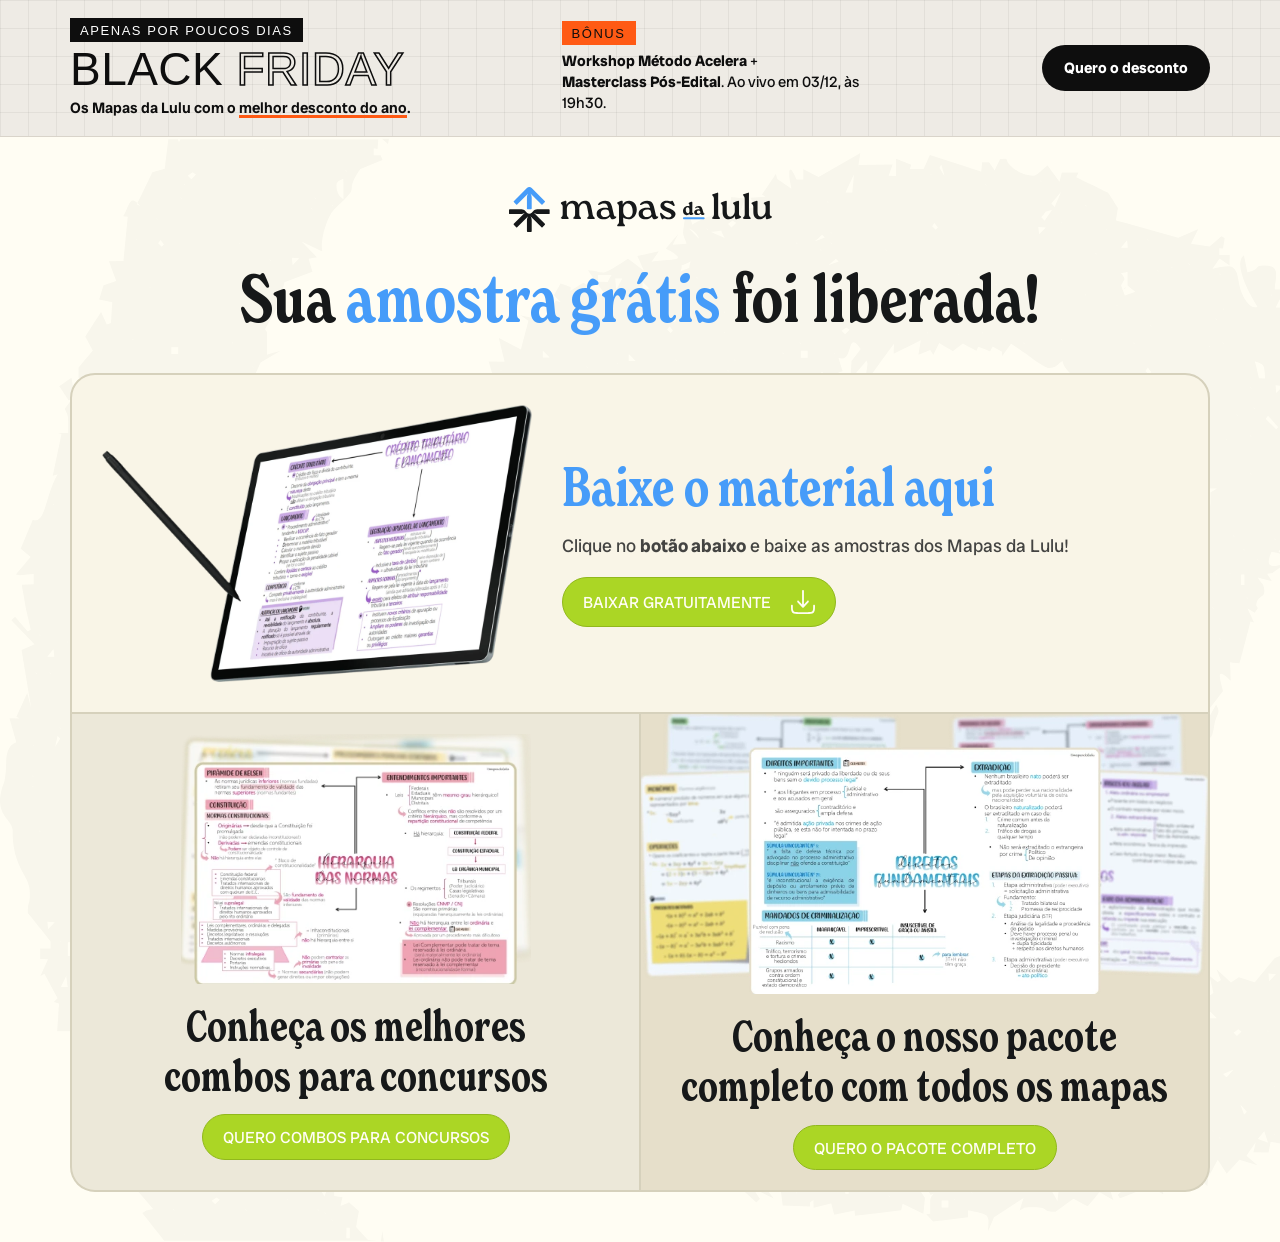
==== obrigado-final.html @ e1a3e2fb "Renomeia a página de obrigado atual para obrigado-final.html Ela vira a página final do novo fluxo (" ====
<!DOCTYPE html>
<html lang="en">
<head>
    <script>
    (function(w,d,s,l,i){w[l]=w[l]||[];w[l].push({'gtm.start':
    new Date().getTime(),event:'gtm.js'});var f=d.getElementsByTagName(s)[0],
    j=d.createElement(s),dl=l!='dataLayer'?'&l='+l:'';j.async=true;j.src=
    'https://www.googletagmanager.com/gtm.js?id='+i+dl;f.parentNode.insertBefore(j,f);
    })(window,document,'script','dataLayer','GTM-TMMKWJ6');
    </script>
    <!-- End Google Tag Manager -->
    <meta charset="UTF-8">
    <meta name="viewport" content="width=device-width, initial-scale=1.0">
    <meta name="robots" content="noindex, nofollow">
    <title>Amostras Liberadas | Mapas da Lulu</title>
    <link rel="icon" href="img/favicon.svg" />
    <link rel="stylesheet" href="obrigado.css?v=1911251">
    <!-- Faixa Black Friday 2026 -->
    <style>
    @font-face{font-family:"Anton";src:url(/black-friday-2026-inscreva/fonts/anton.woff2) format("woff2");font-weight:400;font-display:swap}
    .bf26-faixa{background:#0E0E0E;color:#fff;font-family:'Radio Canada Big',sans-serif}
    .bf26-faixa-in{max-width:1140px;margin:0 auto;padding:14px 20px;display:flex;align-items:center;justify-content:center;gap:22px}
    .bf26-faixa-tag{font-family:"Anton",Impact,sans-serif;font-size:26px;line-height:1;letter-spacing:.02em;text-transform:uppercase;color:#FF5A14;white-space:nowrap}
    .bf26-faixa-txt{margin:0;font-size:16px;line-height:1.4}
    .bf26-faixa-txt b{font-weight:600}
    .bf26-faixa-btn{flex-shrink:0;background:#FF5A14;color:#0E0E0E;font-weight:bold;font-size:15px;text-decoration:none;padding:11px 20px;border-radius:100px;white-space:nowrap;transition:background .3s ease}
    .bf26-faixa-btn:hover,.bf26-faixa-btn:focus-visible{background:#fff}
    .bf26-faixa-btn:focus-visible{outline:2px solid #FF5A14;outline-offset:3px}
    @media (max-width:767px){
      .bf26-faixa-in{flex-direction:column;gap:10px;padding:16px 20px;text-align:center}
      .bf26-faixa-tag{font-size:24px}
      .bf26-faixa-txt{font-size:15px}
    }
    /* Venda: papel quadriculado, como os banners de venda da Black */
    .bf26-venda{display:none;background-color:#EEEBE5;background-image:linear-gradient(rgba(0,0,0,.05) 1px,transparent 1px),linear-gradient(90deg,rgba(0,0,0,.05) 1px,transparent 1px);background-size:28px 28px;color:#0E0E0E;font-family:'Radio Canada Big',sans-serif;border-bottom:1px solid #d9d4ca}
    .bf26-venda-in{max-width:1140px;margin:0 auto;padding:18px 20px;display:flex;align-items:center;justify-content:space-between;gap:28px}
    .bf26-venda-marca{display:flex;flex-direction:column;align-items:flex-start;gap:6px}
    .bf26-venda-selo{background:#0E0E0E;color:#fff;font-family:"Anton",Impact,sans-serif;font-size:13px;letter-spacing:.12em;text-transform:uppercase;padding:5px 10px 4px}
    .bf26-venda-titulo{margin:0;font-family:"Anton",Impact,sans-serif;font-weight:400;font-size:46px;line-height:.95;text-transform:uppercase;letter-spacing:.01em;white-space:nowrap}
    .bf26-venda-titulo span{color:transparent;-webkit-text-stroke:1.5px #0E0E0E}
    .bf26-venda-sub{margin:0;font-size:15px;font-weight:600}
    .bf26-venda-sub u{text-decoration:none;box-shadow:inset 0 -3px 0 #FF5A14}
    .bf26-venda-bonus{display:flex;flex-direction:column;align-items:flex-start;gap:6px;max-width:330px}
    .bf26-venda-bonus-selo{background:#FF5A14;color:#0E0E0E;font-family:"Anton",Impact,sans-serif;font-size:13px;letter-spacing:.12em;text-transform:uppercase;padding:5px 10px 4px}
    .bf26-venda-bonus p{margin:0;font-size:15px;line-height:1.4}
    .bf26-venda-bonus b{font-weight:bold;white-space:nowrap}
    .bf26-venda-btn{flex-shrink:0;background:#0E0E0E;color:#fff;font-weight:bold;font-size:15px;text-decoration:none;padding:13px 22px;border-radius:100px;white-space:nowrap;transition:background .3s ease,color .3s ease}
    .bf26-venda-btn:hover,.bf26-venda-btn:focus-visible{background:#FF5A14;color:#0E0E0E}
    .bf26-venda-btn:focus-visible{outline:2px solid #0E0E0E;outline-offset:3px}
    @media (max-width:900px){
      .bf26-venda-in{flex-wrap:wrap;justify-content:center;gap:16px 24px}
      .bf26-venda-btn{order:3}
    }
    @media (max-width:767px){
      .bf26-venda-in{flex-direction:column;align-items:center;text-align:center;gap:12px;padding:16px 20px}
      .bf26-venda-marca,.bf26-venda-bonus{align-items:center}
      .bf26-venda-titulo{font-size:40px}
      .bf26-venda-sub,.bf26-venda-bonus p{font-size:14px}
    }
    </style>
</head>
<body>
    <noscript><iframe src="https://www.googletagmanager.com/ns.html?id=GTM-TMMKWJ6"
    height="0" width="0" style="display:none;visibility:hidden"></iframe></noscript>
    <!-- End Google Tag Manager (noscript) -->
    <!-- Faixa Black Friday 2026 -->
    <div class="bf26-faixa" id="bf26-captacao" role="region" aria-label="Black Friday Mapas da Lulu">
        <div class="bf26-faixa-in">
            <span class="bf26-faixa-tag">Black Friday</span>
            <p class="bf26-faixa-txt">Dia <b>16/11, às 19h30</b>, começa a Black Friday dos Mapas da Lulu. Entre na lista e receba o Workshop Mapeando a Aprovação de presente.</p>
            <a class="bf26-faixa-btn" href="https://paginas.mapasdalulu.com.br/black-friday-2026-inscreva/?utm_source=site&utm_medium=pagina-obrigado&utm_campaign=leads-lancamento-organico&utm_content=faixa-topo-obrigado-amostras&combo=black-friday-2026">Quero entrar na lista</a>
        </div>
    </div>
    <div class="bf26-faixa bf26-venda" id="bf26-venda-1" role="region" aria-label="Black Friday Mapas da Lulu">
        <div class="bf26-venda-in">
            <div class="bf26-venda-marca">
                <span class="bf26-venda-selo">Válido só até 17/11</span>
                <p class="bf26-venda-titulo">Black <span>Friday</span></p>
                <p class="bf26-venda-sub">Os Mapas da Lulu com o <u>melhor desconto do ano</u>.</p>
            </div>
            <div class="bf26-venda-bonus">
                <span class="bf26-venda-bonus-selo">Bônus</span>
                <p><b>Workshop Método RCTE</b>: aula ao vivo em 26/11, às 19h30, + app web de revisões.</p>
            </div>
            <a class="bf26-venda-btn" href="https://paginas.mapasdalulu.com.br/black-friday-2026-inscreva/?utm_source=site&utm_medium=pagina-obrigado&utm_campaign=vendas-lancamento-organico&utm_content=faixa-venda-obrigado-amostras&combo=black-friday-2026">Quero o desconto</a>
        </div>
    </div>
    <div class="bf26-faixa bf26-venda" id="bf26-venda-2" role="region" aria-label="Black Friday Mapas da Lulu">
        <div class="bf26-venda-in">
            <div class="bf26-venda-marca">
                <span class="bf26-venda-selo">Apenas por poucos dias</span>
                <p class="bf26-venda-titulo">Black <span>Friday</span></p>
                <p class="bf26-venda-sub">Os Mapas da Lulu com o <u>melhor desconto do ano</u>.</p>
            </div>
            <div class="bf26-venda-bonus">
                <span class="bf26-venda-bonus-selo">Bônus</span>
                <p><b>Workshop Método Acelera</b> + <b>Masterclass Pós-Edital</b>. Ao vivo em 03/12, às 19h30.</p>
            </div>
            <a class="bf26-venda-btn" href="https://paginas.mapasdalulu.com.br/black-friday-2026-inscreva/?utm_source=site&utm_medium=pagina-obrigado&utm_campaign=vendas-lancamento-organico&utm_content=faixa-venda-obrigado-amostras&combo=black-friday-2026">Quero o desconto</a>
        </div>
    </div>
    <script>
    // Troca da faixa (horário de Brasília). Para testar: ?bf26teste=2026-11-18T10:00:00-03:00
    (function(){
      var agora = Date.now();
      var t = /[?&]bf26teste=([^&]+)/.exec(location.search);
      if (t) agora = Date.parse(decodeURIComponent(t[1]));
      var VENDA = Date.parse('2026-11-16T19:30:00-03:00');
      var DIA3 = Date.parse('2026-11-18T00:00:00-03:00'); // o selo dos 2 primeiros dias diz "válido só até 17/11"
      if (agora < VENDA) return;
      document.getElementById('bf26-captacao').style.display = 'none';
      document.getElementById(agora < DIA3 ? 'bf26-venda-1' : 'bf26-venda-2').style.display = 'block';
    })();
    </script>
    <section id="hero">
        <div class="container">

            <a href="#hero" class="logo">
                <img src="img/logo-azul.svg" alt="Mapas da Lulu">
            </a>

            <h1>Sua <b>amostra grátis</b> foi liberada!</h1>

            <div class="box-download">
                <img src="img/mockup-obrigado.webp" class="mockup-obrigado" alt="Mockup Mapas da Lulu">
                <div class="box-download-content">
                    <h2>Baixe o material aqui</h2>
                    <h4>Clique no <b>botão abaixo</b> e baixe as amostras dos Mapas da Lulu!</h4>
                    <a href="https://mapasdalulu.com.br/amostras-mapas-gratis" class="btn btn-download-small">
                        <span class="btn-wrapper">
                            <span class="btn-text">Baixar gratuitamente</span>
                            <span class="btn-icon"><img src="img/ic-download.svg" alt="Baixar amostras grátis"></span>
                        </span>
                    </a>
                </div>
            </div>

            <div class="boxes">
                <div class="box-combos">
                    <img src="img/img-combos.webp" alt="Combos Mapas da Lulu">
                    <h3>Conheça os melhores <br>combos para concursos</h3>
                    <a href="https://mapasdalulu.com.br/combos/?utm_source=site&utm_medium=geral&utm_campaign=amostras&utm_content=pagina-obrigado-amostras&conversion=isca-amostras" target="_blank" class="btn btn-download-small">
                        <span class="btn-wrapper">
                            <span class="btn-text">Quero combos para concursos</span>
                        </span>
                    </a>
                </div>

                <div class="box-pacote-completo">
                    <img src="img/img-pacote-completo.webp" alt="Pacote completo Mapas da Lulu">
                    <h3>Conheça o nosso pacote <br>completo com todos os mapas</h3>
                    <a href="https://mapasdalulu.com.br/loja/mapas-mentais/combos/pacote-completo/?utm_source=site&utm_medium=geral&utm_campaign=amostras&utm_content=pagina-obrigado-amostras&conversion=isca-amostras" target="_blank" class="btn btn-download-small">
                        <span class="btn-wrapper">
                            <span class="btn-text">Quero o pacote completo</span>
                        </span>
                    </a>
                </div>
            </div>

        </div>
    </section>

</body>
</html>
---- obrigado.css ----
@font-face {
    font-family: 'Radio Canada Big';
    src: url('fonts/RadioCanadaBig-Regular.woff2') format('woff2'),
        url('fonts/RadioCanadaBig-Regular.woff') format('woff');
    font-weight: normal;
    font-style: normal;
    font-display: swap;
}

@font-face {
    font-family: 'Radio Canada Big';
    src: url('fonts/RadioCanadaBig-Bold.woff2') format('woff2'),
        url('fonts/RadioCanadaBig-Bold.woff') format('woff');
    font-weight: bold;
    font-style: normal;
    font-display: swap;
}

@font-face {
    font-family: 'Radio Canada Big';
    src: url('fonts/RadioCanadaBig-SemiBold.woff2') format('woff2'),
        url('fonts/RadioCanadaBig-SemiBold.woff') format('woff');
    font-weight: 600;
    font-style: normal;
    font-display: swap;
}

@font-face {
    font-family: 'New Spirit';
    src: url('fonts/NewSpirit-SemiBoldCondensed.woff2') format('woff2'),
        url('fonts/NewSpirit-SemiBoldCondensed.woff') format('woff');
    font-weight: 600;
    font-style: normal;
    font-display: swap;
}

* {
    outline: none;
}

html, body {
    padding: 0;
    margin: 0;
    font-family: 'Radio Canada Big', sans-serif;
    background-color: #FFFDF3;
    overflow-x: clip;
    scroll-behavior: smooth;
}

h1, h2, h3, h4, h5, h6 {
    margin: 0;
    padding: 0;
}

a.btn {
    padding: 12px 20px;
    background-color: #abd625;
    border: 1px solid #91b81d;
    border-radius: 100px;
    transition: all .5s ease;
    text-decoration: none;
    text-transform: uppercase;
    font-size: 16px;
    font-weight: 400;
    line-height: 110%;
    display: flex;
}
a.btn:hover {
    background-color: #91b81d;
}
a.btn .btn-wrapper {
    display: flex;
    align-items: center;
    gap: 20px;
}
a.btn .btn-text {
    color: #FFFDF3;
    padding-top: 2px;
}
a.btn .btn-icon {
    display: flex;
}

/* hero */
#hero {
    width: 100%;
    display: flex;
    flex-direction: column;
    align-items: center;
    padding: 50px 0 50px 0;
    background-image: url(img/bg-sobre.svg);
    background-size: cover;
}
#hero .container {
    width: 1140px;
    display: flex;
    flex-direction: column;
    align-items: center;
}
#hero h1 {
    font-family: "New Spirit", serif;
    font-size: 66px;
    line-height: 115%;
    color: #161819;
    font-weight: 600;
    width: 100%;
    text-align: center;
    margin: 30px 0 30px 0;
}
#hero h1 b {
    color: #469CF9;
    font-weight: 600;
}

.box-download {
    display: flex;
    align-items: center;
    background: #F9F5E7;
    border: 2px solid #d6d1bc;
    border-radius: 25px 25px 0 0;
    padding: 30px;
}
.box-download img.mockup-obrigado {
    width: 40%;
}
.box-download .box-download-content {
    width: calc(60% - 30px);
    display: flex;
    flex-direction: column;
    align-items: start;
    margin-left: 30px;
}
.box-download .box-download-content h2 {
    font-family: "New Spirit", serif;
    font-size: 54px;
    line-height: 120%;
    color: #469CF9;
    font-weight: 600;
    margin-bottom: 10px;
}
.box-download .box-download-content h4 {
    font-size: 18px;
    color: rgba(22, 24, 25, 0.8);
    font-weight: 400;
    margin-bottom: 20px;
}

.boxes {
    width: 100%;
    display: flex;
}
.boxes h3 {
    font-family: "New Spirit", serif;
    font-size: 42px;
    line-height: 120%;
    color: #161819;
    font-weight: 600;
    margin-bottom: 10px;
    text-align: center;
    margin-top: 20px;
}

.box-combos {
    background: #ece8d9;
    border: 2px solid #d6d1bc;
    display: flex;
    padding: 20px;
    flex-direction: column;
    width: calc(50% - 40px);
    align-items: center;
    border-radius: 0 0 0 25px;
    border-right-width: 1px;
    border-top: none;
}

.box-combos img {
    height: 250px;
    width: auto;
}

.box-pacote-completo {
    background-color: #E6DFCA;
    border: 2px solid #d6d1bc;
    display: flex;
    flex-direction: column;
    width: 50%;
    align-items: center;
    border-left-width: 1px;
    border-top: none;
    border-radius: 0 0 25px 0;
    padding: 0 0 20px 0;
}
.box-pacote-completo h3 {
    padding: 0 20px;
}
.box-pacote-completo img {
    width: 100%;
    height: auto;
}

@media (max-width: 1024px) {
    .hidden-tablet {
        display: none;
    }

    .container {
        max-width: calc(100% - 40px);
    }

    .box-download {
        flex-direction: column;
        align-items: center;
        padding: 0;
    }
    .box-download img.mockup-obrigado {
        width: 80%;
        margin-top: -30px;
    }
    .box-download .box-download-content {
        width: 100%;
        align-items: center;
        padding: 20px 0;
        margin-left: 0;
    }

    .boxes {
        flex-direction: column;
    }

    .box-combos {
        width: calc(100% - 44px);
        border-radius: 0;
        padding: 40px 20px;
        border: 2px solid #d6d1bc;
        border-top: none;
    }

    .box-pacote-completo {
        width: calc(100% - 4px);
        border: 2px solid #d6d1bc;
        border-top: none;
        border-radius: 0 0 25px 25px;
        padding-bottom: 40px;
    }
}

@media (max-width: 767px) {
    .hidden-mobile {
        display: none;
    }

    #hero h1 {
        font-size: 48px;
    }

    .box-download img.mockup-obrigado {
        width: 100%;
        margin-top: -30px;
    }
    .box-download .box-download-content {
        padding: 20px 20px 40px 20px;
        width: calc(100% - 40px);
    }
    .box-download .box-download-content h2,
    .boxes h3 {
        font-size: 24px;
    }
    .box-download .box-download-content h4 {
        font-size: 16px;
        text-align: center;
    }

    .boxes a {
        font-size: 14px;
        padding: 15px;
    }

    .box-combos {
        padding: 0 20px 30px 20px;
    }

    .box-pacote-completo {
        padding-bottom: 30px;
    }
}
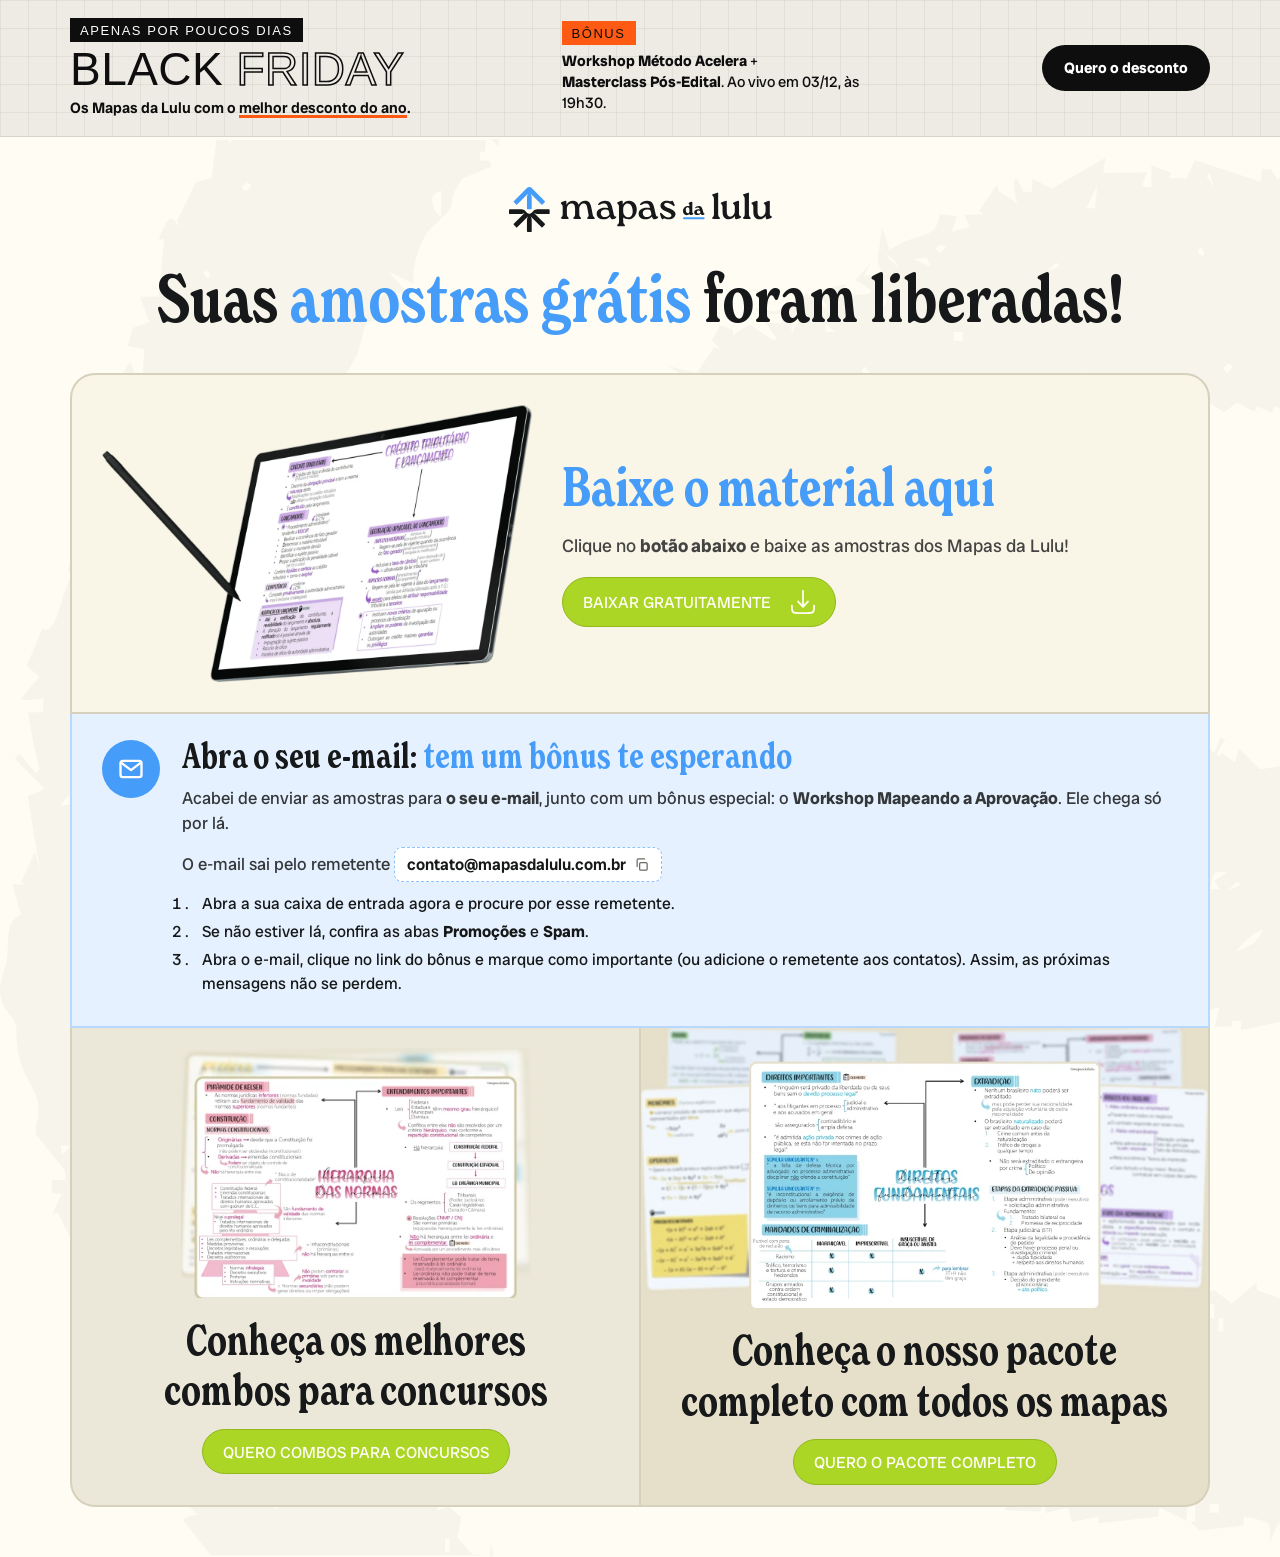
==== commit c979f0a9: "Novo fluxo das amostras: pesquisa na página de obrigado + página final - obrigado.html: pesquisa do " ====
--- a/obrigado-final.html
+++ b/obrigado-final.html
@@ -12,7 +12,7 @@
     <meta charset="UTF-8">
     <meta name="viewport" content="width=device-width, initial-scale=1.0">
     <meta name="robots" content="noindex, nofollow">
-    <title>Amostras Liberadas | Mapas da Lulu</title>
+    <title>Amostras liberadas | Mapas da Lulu</title>
     <link rel="icon" href="img/favicon.svg" />
     <link rel="stylesheet" href="obrigado.css?v=1911251">
     <!-- Faixa Black Friday 2026 -->
@@ -57,6 +57,25 @@
       .bf26-venda-titulo{font-size:40px}
       .bf26-venda-sub,.bf26-venda-bonus p{font-size:14px}
     }
+    /* Aviso de e-mail (novo fluxo com pesquisa) */
+    .aviso-email{width:100%;box-sizing:border-box;display:flex;gap:22px;align-items:flex-start;background:#E5F1FE;border:2px solid #B9D9FC;border-top:none;padding:26px 30px;font-family:'Radio Canada Big',sans-serif;color:#161819}
+    .aviso-email .ic{flex:none;width:58px;height:58px;border-radius:50%;background:#469CF9;display:grid;place-items:center;animation:mdl-pulsa 2s ease-in-out infinite}
+    .aviso-email .ic svg{width:28px;height:28px}
+    @keyframes mdl-pulsa{0%,100%{box-shadow:0 0 0 0 rgba(70,156,249,.45)}50%{box-shadow:0 0 0 12px rgba(70,156,249,0)}}
+    .aviso-email h2{font-family:"New Spirit",serif;font-weight:600;font-size:34px;line-height:1.12;margin:0 0 8px}
+    .aviso-email h2 b{color:#469CF9;font-weight:600}
+    .aviso-email p{margin:0 0 10px;font-size:17px;line-height:1.5;color:rgba(22,24,25,.85)}
+    .aviso-email p:last-child{margin-bottom:0}
+    .aviso-email .remetente{display:inline-flex;align-items:center;gap:8px;background:#fff;border:1.5px dashed #8EC2FB;border-radius:8px;padding:6px 12px;font:600 16px 'Radio Canada Big',sans-serif;color:#161819;cursor:pointer}
+    .aviso-email .remetente svg{width:15px;height:15px;color:#6B6A63}
+    .aviso-email ol{margin:6px 0 0;padding-left:20px;font-size:16px;line-height:1.5}
+    .aviso-email ol li{margin-bottom:4px}
+    @media (max-width:1024px){.aviso-email{border:2px solid #B9D9FC;border-top:none}}
+    @media (max-width:767px){
+      .aviso-email{flex-direction:column;align-items:center;text-align:center;padding:26px 20px}
+      .aviso-email h2{font-size:26px}
+      .aviso-email ol{text-align:left}
+    }
     </style>
 </head>
 <body>
@@ -119,7 +138,7 @@
                 <img src="img/logo-azul.svg" alt="Mapas da Lulu">
             </a>
 
-            <h1>Sua <b>amostra grátis</b> foi liberada!</h1>
+            <h1>Suas <b>amostras grátis</b> foram liberadas!</h1>
 
             <div class="box-download">
                 <img src="img/mockup-obrigado.webp" class="mockup-obrigado" alt="Mockup Mapas da Lulu">
@@ -135,6 +154,20 @@
                 </div>
             </div>
 
+            <div class="aviso-email" role="region" aria-label="Aviso de e-mail">
+                <div class="ic"><svg viewBox="0 0 24 24" fill="none" stroke="#fff" stroke-width="2" stroke-linecap="round" stroke-linejoin="round"><rect x="3" y="5" width="18" height="14" rx="2"/><path d="M3.5 6.5l8.5 6.5 8.5-6.5"/></svg></div>
+                <div>
+                    <h2>Abra o seu e-mail: <b>tem um bônus te esperando</b></h2>
+                    <p>Acabei de enviar as amostras para <b data-email-destino>o seu e-mail</b>, junto com um bônus especial: o <b>Workshop Mapeando a Aprovação</b>. Ele chega só por lá.</p>
+                    <p>O e-mail sai pelo remetente <button class="remetente" type="button" data-copia="contato@mapasdalulu.com.br">contato@mapasdalulu.com.br <svg viewBox="0 0 24 24" fill="none" stroke="currentColor" stroke-width="2" stroke-linecap="round"><rect x="9" y="9" width="12" height="12" rx="2"/><path d="M5 15V5a2 2 0 0 1 2-2h10"/></svg></button></p>
+                    <ol>
+                        <li>Abra a sua caixa de entrada agora e procure por esse remetente.</li>
+                        <li>Se não estiver lá, confira as abas <b>Promoções</b> e <b>Spam</b>.</li>
+                        <li>Abra o e-mail, clique no link do bônus e marque como importante (ou adicione o remetente aos contatos). Assim, as próximas mensagens não se perdem.</li>
+                    </ol>
+                </div>
+            </div>
+
             <div class="boxes">
                 <div class="box-combos">
                     <img src="img/img-combos.webp" alt="Combos Mapas da Lulu">
@@ -160,5 +193,23 @@
         </div>
     </section>
 
+    <script>
+    // E-mail informado no cadastro/pesquisa (fica só neste navegador) e botão de copiar o remetente
+    (function(){
+      var em = '';
+      try { em = (JSON.parse(sessionStorage.getItem('mdl_amostras') || '{}') || {}).email || ''; } catch (e) {}
+      if (!em) em = new URLSearchParams(location.search).get('email') || '';
+      var alvo = document.querySelector('[data-email-destino]');
+      if (alvo && /^[^\s@]+@[^\s@]+\.[^\s@]{2,}$/.test(em)) alvo.textContent = em;
+      var b = document.querySelector('[data-copia]');
+      if (b) b.addEventListener('click', function(){
+        if (!navigator.clipboard) return;
+        navigator.clipboard.writeText(b.dataset.copia).then(function(){
+          var t = b.firstChild.textContent; b.firstChild.textContent = 'Copiado! ';
+          setTimeout(function(){ b.firstChild.textContent = t; }, 1400);
+        });
+      });
+    })();
+    </script>
 </body>
 </html>
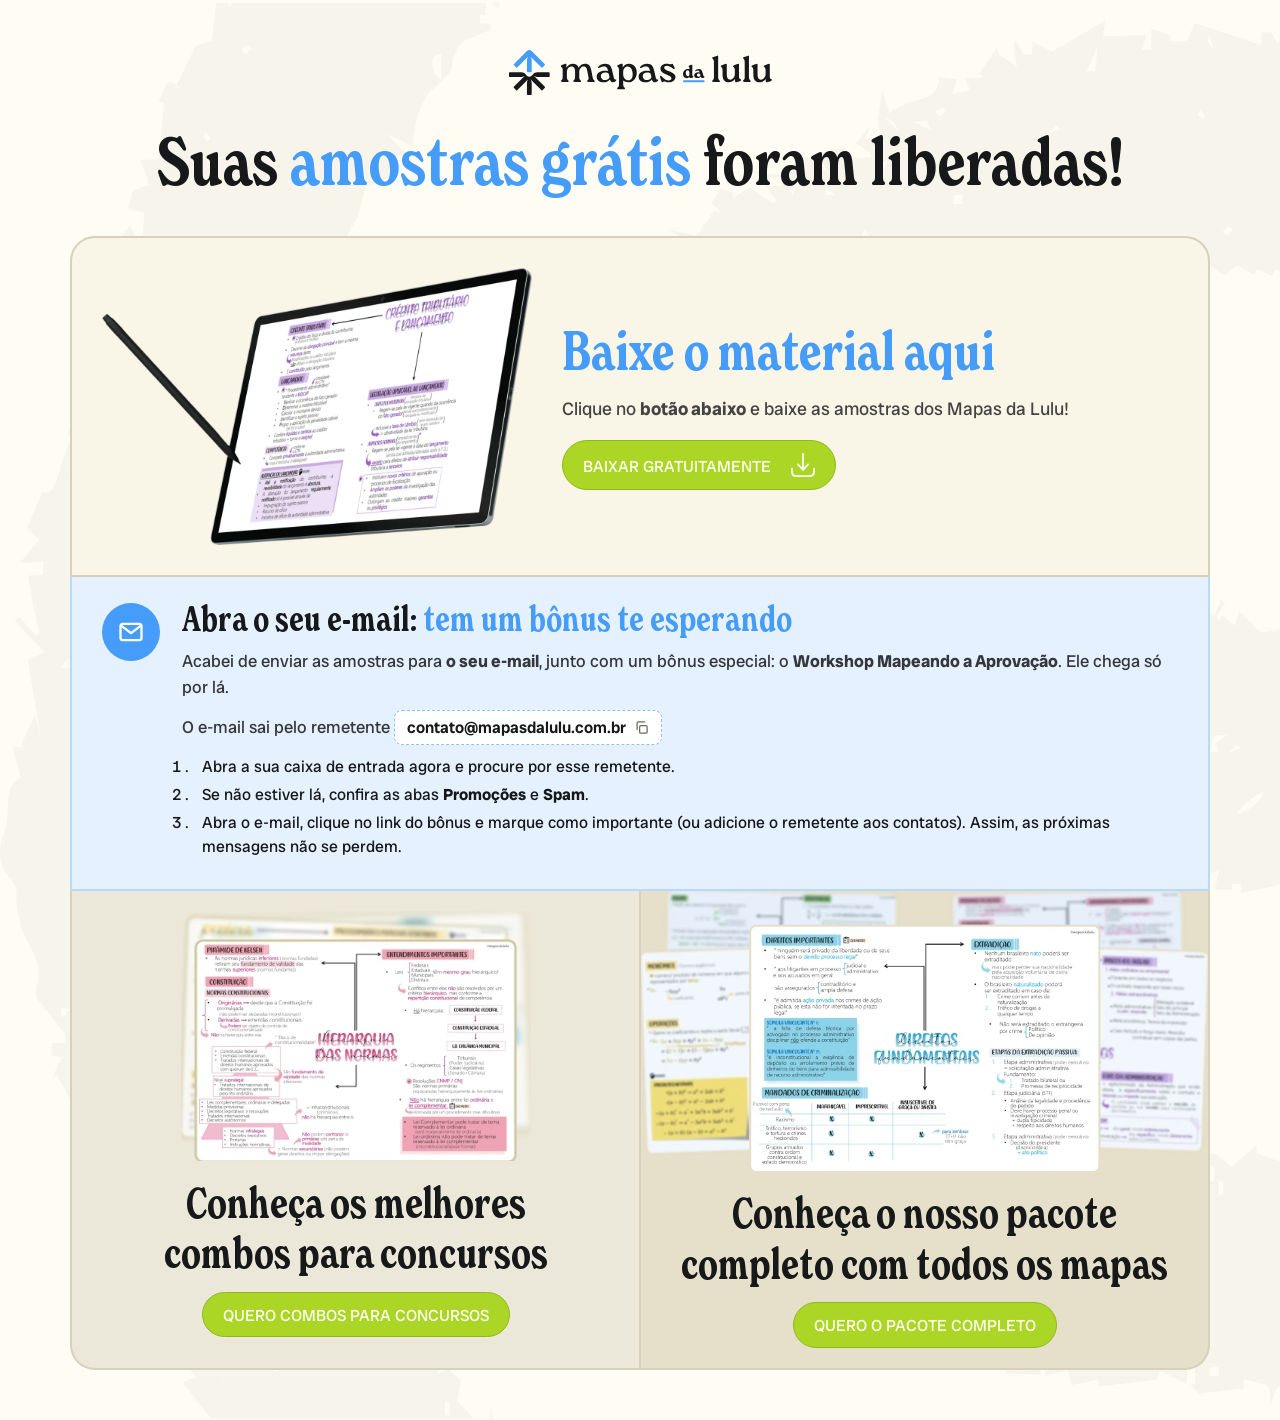
==== commit cbbce6d8: "obrigado-final: sincroniza com o servidor (faixa da Black Friday removida no ar) Co-Authored-By: Cla" ====
--- a/obrigado-final.html
+++ b/obrigado-final.html
@@ -15,48 +15,7 @@
     <title>Amostras liberadas | Mapas da Lulu</title>
     <link rel="icon" href="img/favicon.svg" />
     <link rel="stylesheet" href="obrigado.css?v=1911251">
-    <!-- Faixa Black Friday 2026 -->
     <style>
-    @font-face{font-family:"Anton";src:url(/black-friday-2026-inscreva/fonts/anton.woff2) format("woff2");font-weight:400;font-display:swap}
-    .bf26-faixa{background:#0E0E0E;color:#fff;font-family:'Radio Canada Big',sans-serif}
-    .bf26-faixa-in{max-width:1140px;margin:0 auto;padding:14px 20px;display:flex;align-items:center;justify-content:center;gap:22px}
-    .bf26-faixa-tag{font-family:"Anton",Impact,sans-serif;font-size:26px;line-height:1;letter-spacing:.02em;text-transform:uppercase;color:#FF5A14;white-space:nowrap}
-    .bf26-faixa-txt{margin:0;font-size:16px;line-height:1.4}
-    .bf26-faixa-txt b{font-weight:600}
-    .bf26-faixa-btn{flex-shrink:0;background:#FF5A14;color:#0E0E0E;font-weight:bold;font-size:15px;text-decoration:none;padding:11px 20px;border-radius:100px;white-space:nowrap;transition:background .3s ease}
-    .bf26-faixa-btn:hover,.bf26-faixa-btn:focus-visible{background:#fff}
-    .bf26-faixa-btn:focus-visible{outline:2px solid #FF5A14;outline-offset:3px}
-    @media (max-width:767px){
-      .bf26-faixa-in{flex-direction:column;gap:10px;padding:16px 20px;text-align:center}
-      .bf26-faixa-tag{font-size:24px}
-      .bf26-faixa-txt{font-size:15px}
-    }
-    /* Venda: papel quadriculado, como os banners de venda da Black */
-    .bf26-venda{display:none;background-color:#EEEBE5;background-image:linear-gradient(rgba(0,0,0,.05) 1px,transparent 1px),linear-gradient(90deg,rgba(0,0,0,.05) 1px,transparent 1px);background-size:28px 28px;color:#0E0E0E;font-family:'Radio Canada Big',sans-serif;border-bottom:1px solid #d9d4ca}
-    .bf26-venda-in{max-width:1140px;margin:0 auto;padding:18px 20px;display:flex;align-items:center;justify-content:space-between;gap:28px}
-    .bf26-venda-marca{display:flex;flex-direction:column;align-items:flex-start;gap:6px}
-    .bf26-venda-selo{background:#0E0E0E;color:#fff;font-family:"Anton",Impact,sans-serif;font-size:13px;letter-spacing:.12em;text-transform:uppercase;padding:5px 10px 4px}
-    .bf26-venda-titulo{margin:0;font-family:"Anton",Impact,sans-serif;font-weight:400;font-size:46px;line-height:.95;text-transform:uppercase;letter-spacing:.01em;white-space:nowrap}
-    .bf26-venda-titulo span{color:transparent;-webkit-text-stroke:1.5px #0E0E0E}
-    .bf26-venda-sub{margin:0;font-size:15px;font-weight:600}
-    .bf26-venda-sub u{text-decoration:none;box-shadow:inset 0 -3px 0 #FF5A14}
-    .bf26-venda-bonus{display:flex;flex-direction:column;align-items:flex-start;gap:6px;max-width:330px}
-    .bf26-venda-bonus-selo{background:#FF5A14;color:#0E0E0E;font-family:"Anton",Impact,sans-serif;font-size:13px;letter-spacing:.12em;text-transform:uppercase;padding:5px 10px 4px}
-    .bf26-venda-bonus p{margin:0;font-size:15px;line-height:1.4}
-    .bf26-venda-bonus b{font-weight:bold;white-space:nowrap}
-    .bf26-venda-btn{flex-shrink:0;background:#0E0E0E;color:#fff;font-weight:bold;font-size:15px;text-decoration:none;padding:13px 22px;border-radius:100px;white-space:nowrap;transition:background .3s ease,color .3s ease}
-    .bf26-venda-btn:hover,.bf26-venda-btn:focus-visible{background:#FF5A14;color:#0E0E0E}
-    .bf26-venda-btn:focus-visible{outline:2px solid #0E0E0E;outline-offset:3px}
-    @media (max-width:900px){
-      .bf26-venda-in{flex-wrap:wrap;justify-content:center;gap:16px 24px}
-      .bf26-venda-btn{order:3}
-    }
-    @media (max-width:767px){
-      .bf26-venda-in{flex-direction:column;align-items:center;text-align:center;gap:12px;padding:16px 20px}
-      .bf26-venda-marca,.bf26-venda-bonus{align-items:center}
-      .bf26-venda-titulo{font-size:40px}
-      .bf26-venda-sub,.bf26-venda-bonus p{font-size:14px}
-    }
     /* Aviso de e-mail (novo fluxo com pesquisa) */
     .aviso-email{width:100%;box-sizing:border-box;display:flex;gap:22px;align-items:flex-start;background:#E5F1FE;border:2px solid #B9D9FC;border-top:none;padding:26px 30px;font-family:'Radio Canada Big',sans-serif;color:#161819}
     .aviso-email .ic{flex:none;width:58px;height:58px;border-radius:50%;background:#469CF9;display:grid;place-items:center;animation:mdl-pulsa 2s ease-in-out infinite}
@@ -82,55 +41,6 @@
     <noscript><iframe src="https://www.googletagmanager.com/ns.html?id=GTM-TMMKWJ6"
     height="0" width="0" style="display:none;visibility:hidden"></iframe></noscript>
     <!-- End Google Tag Manager (noscript) -->
-    <!-- Faixa Black Friday 2026 -->
-    <div class="bf26-faixa" id="bf26-captacao" role="region" aria-label="Black Friday Mapas da Lulu">
-        <div class="bf26-faixa-in">
-            <span class="bf26-faixa-tag">Black Friday</span>
-            <p class="bf26-faixa-txt">Dia <b>16/11, às 19h30</b>, começa a Black Friday dos Mapas da Lulu. Entre na lista e receba o Workshop Mapeando a Aprovação de presente.</p>
-            <a class="bf26-faixa-btn" href="https://paginas.mapasdalulu.com.br/black-friday-2026-inscreva/?utm_source=site&utm_medium=pagina-obrigado&utm_campaign=leads-lancamento-organico&utm_content=faixa-topo-obrigado-amostras&combo=black-friday-2026">Quero entrar na lista</a>
-        </div>
-    </div>
-    <div class="bf26-faixa bf26-venda" id="bf26-venda-1" role="region" aria-label="Black Friday Mapas da Lulu">
-        <div class="bf26-venda-in">
-            <div class="bf26-venda-marca">
-                <span class="bf26-venda-selo">Válido só até 17/11</span>
-                <p class="bf26-venda-titulo">Black <span>Friday</span></p>
-                <p class="bf26-venda-sub">Os Mapas da Lulu com o <u>melhor desconto do ano</u>.</p>
-            </div>
-            <div class="bf26-venda-bonus">
-                <span class="bf26-venda-bonus-selo">Bônus</span>
-                <p><b>Workshop Método RCTE</b>: aula ao vivo em 26/11, às 19h30, + app web de revisões.</p>
-            </div>
-            <a class="bf26-venda-btn" href="https://paginas.mapasdalulu.com.br/black-friday-2026-inscreva/?utm_source=site&utm_medium=pagina-obrigado&utm_campaign=vendas-lancamento-organico&utm_content=faixa-venda-obrigado-amostras&combo=black-friday-2026">Quero o desconto</a>
-        </div>
-    </div>
-    <div class="bf26-faixa bf26-venda" id="bf26-venda-2" role="region" aria-label="Black Friday Mapas da Lulu">
-        <div class="bf26-venda-in">
-            <div class="bf26-venda-marca">
-                <span class="bf26-venda-selo">Apenas por poucos dias</span>
-                <p class="bf26-venda-titulo">Black <span>Friday</span></p>
-                <p class="bf26-venda-sub">Os Mapas da Lulu com o <u>melhor desconto do ano</u>.</p>
-            </div>
-            <div class="bf26-venda-bonus">
-                <span class="bf26-venda-bonus-selo">Bônus</span>
-                <p><b>Workshop Método Acelera</b> + <b>Masterclass Pós-Edital</b>. Ao vivo em 03/12, às 19h30.</p>
-            </div>
-            <a class="bf26-venda-btn" href="https://paginas.mapasdalulu.com.br/black-friday-2026-inscreva/?utm_source=site&utm_medium=pagina-obrigado&utm_campaign=vendas-lancamento-organico&utm_content=faixa-venda-obrigado-amostras&combo=black-friday-2026">Quero o desconto</a>
-        </div>
-    </div>
-    <script>
-    // Troca da faixa (horário de Brasília). Para testar: ?bf26teste=2026-11-18T10:00:00-03:00
-    (function(){
-      var agora = Date.now();
-      var t = /[?&]bf26teste=([^&]+)/.exec(location.search);
-      if (t) agora = Date.parse(decodeURIComponent(t[1]));
-      var VENDA = Date.parse('2026-11-16T19:30:00-03:00');
-      var DIA3 = Date.parse('2026-11-18T00:00:00-03:00'); // o selo dos 2 primeiros dias diz "válido só até 17/11"
-      if (agora < VENDA) return;
-      document.getElementById('bf26-captacao').style.display = 'none';
-      document.getElementById(agora < DIA3 ? 'bf26-venda-1' : 'bf26-venda-2').style.display = 'block';
-    })();
-    </script>
     <section id="hero">
         <div class="container">
 
@@ -145,7 +55,7 @@
                 <div class="box-download-content">
                     <h2>Baixe o material aqui</h2>
                     <h4>Clique no <b>botão abaixo</b> e baixe as amostras dos Mapas da Lulu!</h4>
-                    <a href="https://mapasdalulu.com.br/amostras-mapas-gratis" class="btn btn-download-small">
+                    <a href="https://mapasdalulu.com.br/wp-content/uploads/2026/11/Amostra-Gratis-Mapas-da-Lulu_completo.pdf" class="btn btn-download-small">
                         <span class="btn-wrapper">
                             <span class="btn-text">Baixar gratuitamente</span>
                             <span class="btn-icon"><img src="img/ic-download.svg" alt="Baixar amostras grátis"></span>
